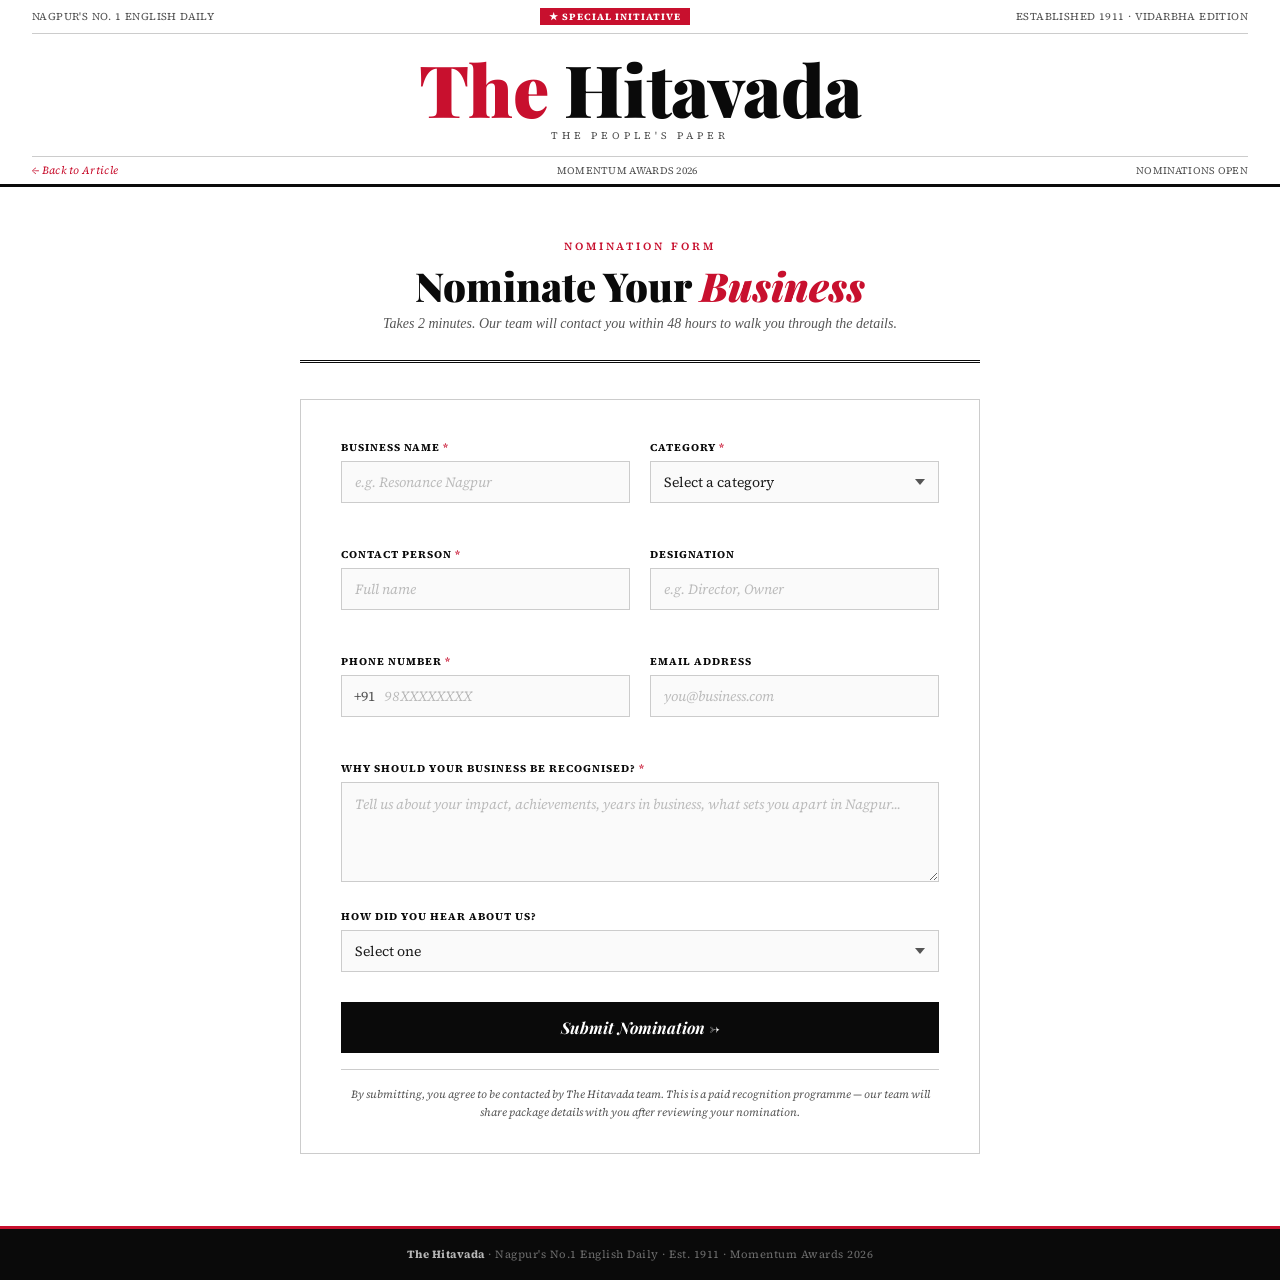
==== form.html @ bab83c56 "first commit" ====
<!DOCTYPE html>
<html lang="en">
<head>
  <meta charset="UTF-8" />
  <meta name="viewport" content="width=device-width, initial-scale=1.0" />
  <title>Nominate Your Business — Momentum Awards 2026</title>
  <link rel="preconnect" href="https://fonts.googleapis.com" />
  <link rel="preconnect" href="https://fonts.gstatic.com" crossorigin />
  <link href="https://fonts.googleapis.com/css2?family=Playfair+Display:ital,wght@0,400;0,700;0,900;1,400;1,700&family=IM+Fell+English:ital@0;1&family=Source+Serif+4:ital,wght@0,300;0,400;0,600;1,300;1,400&display=swap" rel="stylesheet" />
  <link rel="stylesheet" href="styles.css" />
  <style>
    /* ─── FORM LAYOUT ─── */
    .form-outer {
      max-width: 760px;
      margin: 0 auto;
      padding: 52px 40px 72px;
    }

    .form-headline {
      text-align: center;
      margin-bottom: 36px;
      padding-bottom: 28px;
      border-bottom: 3px double var(--black);
    }
    .form-headline h1 {
      font-family: 'Playfair Display', serif;
      font-size: clamp(26px, 4vw, 40px);
      font-weight: 900;
      color: var(--black);
      line-height: 1.1;
    }
    .form-headline h1 em { font-style: italic; color: var(--red); }
    .form-headline p {
      font-size: 14px;
      color: var(--muted);
      font-style: italic;
      font-family: 'IM Fell English', serif;
      margin-top: 8px;
    }

    .form-card {
      background: #fff;
      border: 1px solid var(--border);
      padding: 40px 40px 32px;
    }

    .f-group { margin-bottom: 22px; }
    .f-row { display: grid; grid-template-columns: 1fr 1fr; gap: 20px; margin-bottom: 22px; }

    label {
      display: block;
      font-size: 10.5px;
      font-weight: 700;
      letter-spacing: 1px;
      text-transform: uppercase;
      color: var(--black);
      margin-bottom: 6px;
      font-family: 'Source Serif 4', serif;
    }
    label .req { color: var(--red); }

    input[type="text"],
    input[type="email"],
    input[type="tel"],
    select,
    textarea {
      width: 100%;
      background: #fafafa;
      border: 1.5px solid var(--border);
      padding: 10px 13px;
      font-family: 'Source Serif 4', serif;
      font-size: 14px;
      color: var(--ink);
      outline: none;
      transition: border-color 0.2s;
      appearance: none;
      -webkit-appearance: none;
      border-radius: 0;
    }
    input::placeholder, textarea::placeholder { color: #bbb; font-style: italic; }
    input:focus, select:focus, textarea:focus {
      border-color: var(--black);
      background: #fff;
    }
    select {
      background-image: url("data:image/svg+xml,%3Csvg xmlns='http://www.w3.org/2000/svg' width='10' height='6' viewBox='0 0 10 6'%3E%3Cpath d='M0 0l5 6 5-6z' fill='%23555'/%3E%3C/svg%3E");
      background-repeat: no-repeat;
      background-position: right 13px center;
      padding-right: 32px;
      cursor: pointer;
    }
    textarea { resize: vertical; min-height: 100px; line-height: 1.6; }

    .phone-wrap { position: relative; }
    .phone-prefix {
      position: absolute; left: 13px; top: 50%; transform: translateY(-50%);
      font-size: 14px; color: var(--muted);
      pointer-events: none;
    }
    .phone-wrap input { padding-left: 42px; }

    .submit-btn {
      width: 100%;
      background: var(--black);
      color: #fff;
      border: none;
      padding: 15px;
      font-family: 'Playfair Display', serif;
      font-size: 16px;
      font-weight: 700;
      font-style: italic;
      cursor: pointer;
      transition: background 0.2s;
      margin-top: 8px;
    }
    .submit-btn:hover { background: var(--red); }

    .form-disclaimer {
      margin-top: 16px;
      padding-top: 16px;
      border-top: 1px solid var(--border);
      font-size: 11px;
      color: var(--muted);
      line-height: 1.6;
      font-style: italic;
      text-align: center;
    }

    /* ─── SUCCESS STATE ─── */
    .success-state {
      display: none;
      text-align: center;
      padding: 56px 24px;
    }
    .success-state .ornament {
      font-size: 36px;
      color: var(--red);
      margin-bottom: 20px;
      display: block;
    }
    .success-state h3 {
      font-family: 'Playfair Display', serif;
      font-size: 28px;
      font-weight: 900;
      color: var(--black);
      margin-bottom: 8px;
    }
    .success-state p {
      font-size: 14px;
      color: var(--muted);
      font-style: italic;
      line-height: 1.7;
      margin-bottom: 24px;
    }
    .back-to-landing {
      display: inline-block;
      border: 1.5px solid var(--black);
      color: var(--black);
      padding: 10px 28px;
      font-family: 'Playfair Display', serif;
      font-size: 14px;
      font-weight: 700;
      text-decoration: none;
      transition: background 0.2s, color 0.2s;
    }
    .back-to-landing:hover { background: var(--black); color: #fff; }

    /* ─── RESPONSIVE ─── */
    @media (max-width: 720px) {
      .form-outer { padding: 36px 20px 56px; }
      .form-card { padding: 24px 20px; }
      .f-row { grid-template-columns: 1fr; }
    }
  </style>
</head>
<body>

  <!-- MASTHEAD -->
  <header class="masthead">
    <div class="masthead-top">
      <span>NAGPUR'S NO. 1 ENGLISH DAILY</span>
      <span class="special-initiative">★ Special Initiative</span>
      <span>ESTABLISHED 1911 · VIDARBHA EDITION</span>
    </div>
    <div class="masthead-center">
      <div class="masthead-name"><span>The</span> Hitavada</div>
      <div class="masthead-tagline">The People's Paper</div>
    </div>
    <div class="masthead-bottom">
      <a href="index.html" class="back-link">← Back to Article</a>
      <span>MOMENTUM AWARDS 2026</span>
      <span>NOMINATIONS OPEN</span>
    </div>
  </header>

  <!-- FORM -->
  <div class="form-outer">
    <div class="form-headline">
      <div class="kicker">Nomination Form</div>
      <h1>Nominate Your <em>Business</em></h1>
      <p>Takes 2 minutes. Our team will contact you within 48 hours to walk you through the details.</p>
    </div>

    <div class="form-card">
      <div id="the-form">
        <div class="f-row">
          <div class="f-group">
            <label>Business Name <span class="req">*</span></label>
            <input type="text" id="businessName" placeholder="e.g. Resonance Nagpur" />
          </div>
          <div class="f-group">
            <label>Category <span class="req">*</span></label>
            <select id="category">
              <option value="" disabled selected>Select a category</option>
              <option>Institutes & Colleges</option>
              <option>Coaching</option>
              <option>Schools</option>
              <option>Cafes & Restaurants</option>
              <option>Automobile</option>
              <option>Healthcare</option>
              <option>Real Estate</option>
              <option>Retail</option>
            </select>
          </div>
        </div>

        <div class="f-row">
          <div class="f-group">
            <label>Contact Person <span class="req">*</span></label>
            <input type="text" id="contactPerson" placeholder="Full name" />
          </div>
          <div class="f-group">
            <label>Designation</label>
            <input type="text" id="designation" placeholder="e.g. Director, Owner" />
          </div>
        </div>

        <div class="f-row">
          <div class="f-group">
            <label>Phone Number <span class="req">*</span></label>
            <div class="phone-wrap">
              <span class="phone-prefix">+91</span>
              <input type="tel" id="phone" placeholder="98XXXXXXXX" maxlength="10" />
            </div>
          </div>
          <div class="f-group">
            <label>Email Address</label>
            <input type="email" id="email" placeholder="you@business.com" />
          </div>
        </div>

        <div class="f-group">
          <label>Why should your business be recognised? <span class="req">*</span></label>
          <textarea id="reason" placeholder="Tell us about your impact, achievements, years in business, what sets you apart in Nagpur..."></textarea>
        </div>

        <div class="f-group">
          <label>How did you hear about us?</label>
          <select id="referral">
            <option value="" disabled selected>Select one</option>
            <option>The Hitavada Newspaper</option>
            <option>thehitavada.com</option>
            <option>Social Media</option>
            <option>Word of Mouth</option>
            <option>WhatsApp</option>
            <option>Other</option>
          </select>
        </div>

        <button class="submit-btn" onclick="submitForm()">Submit Nomination →</button>

        <p class="form-disclaimer">
          By submitting, you agree to be contacted by The Hitavada team. This is a paid recognition programme — our team will share package details with you after reviewing your nomination.
        </p>
      </div>

      <!-- Success State -->
      <div class="success-state" id="success-state">
        <span class="ornament">✦</span>
        <h3>Nomination Received</h3>
        <p>Thank you for nominating <strong id="success-name"></strong>.<br>Our team will be in touch within 48 hours.</p>
        <a href="index.html" class="back-to-landing">← Back to Article</a>
      </div>
    </div>
  </div>

  <footer class="site-footer">
    <strong>The Hitavada</strong> · Nagpur's No.1 English Daily · Est. 1911 · Momentum Awards 2026
  </footer>

  <script>
    function submitForm() {
      const fields = {
        businessName:  document.getElementById('businessName').value.trim(),
        category:      document.getElementById('category').value,
        contactPerson: document.getElementById('contactPerson').value.trim(),
        phone:         document.getElementById('phone').value.trim(),
        reason:        document.getElementById('reason').value.trim(),
      };
      const labels = {
        businessName:  'Business Name',
        category:      'Category',
        contactPerson: 'Contact Person',
        phone:         'Phone Number',
        reason:        'Why recognised',
      };
      const missing = Object.entries(fields).filter(([, v]) => !v);
      if (missing.length) {
        alert('Please fill in: ' + missing.map(([k]) => labels[k]).join(', '));
        return;
      }
      document.getElementById('the-form').style.display = 'none';
      document.getElementById('success-state').style.display = 'block';
      document.getElementById('success-name').textContent = fields.businessName;
    }
  </script>

</body>
</html>
---- styles.css ----
/* ═══════════════════════════════════════════
   Momentum Awards 2026 — The Hitavada
   Global Stylesheet
═══════════════════════════════════════════ */

*,
*::before,
*::after {
  box-sizing: border-box;
  margin: 0;
  padding: 0;
}

:root {
  --red: #c8102e;
  --red-dark: #a00d24;
  --black: #0a0a0a;
  --ink: #1c1c1c;
  --muted: #555;
  --border: #ccc;
}

html {
  scroll-behavior: smooth;
}

body {
  background: #fff;
  color: var(--ink);
  font-family: "Source Serif 4", Georgia, serif;
  overflow-x: hidden;
}

/* ─── MASTHEAD ─── */
.masthead {
  background: #fff;
  border-bottom: 3px solid var(--black);
  padding: 0 32px;
}
.masthead-top {
  display: flex;
  align-items: center;
  justify-content: space-between;
  padding: 8px 0;
  border-bottom: 1px solid var(--border);
  font-size: 10.5px;
  color: var(--muted);
  letter-spacing: 0.4px;
}
.masthead-top .special-initiative {
  background: var(--red);
  color: #fff;
  padding: 2px 9px;
  font-size: 9.5px;
  font-weight: 700;
  letter-spacing: 1px;
  text-transform: uppercase;
}
.masthead-center {
  text-align: center;
  padding: 18px 0 14px;
  border-bottom: 1px solid var(--border);
}
.masthead-name {
  font-family: "Playfair Display", serif;
  font-size: clamp(38px, 6vw, 72px);
  font-weight: 900;
  color: var(--black);
  line-height: 1;
  letter-spacing: -0.5px;
}
.masthead-name span {
  color: var(--red);
}
.masthead-tagline {
  font-size: 10px;
  letter-spacing: 4px;
  text-transform: uppercase;
  color: var(--muted);
  margin-top: 5px;
}
.masthead-bottom {
  display: flex;
  align-items: center;
  justify-content: space-between;
  padding: 6px 0;
  font-size: 10px;
  color: var(--muted);
  letter-spacing: 0.3px;
}
.masthead-bottom .edition {
  font-style: italic;
}
.masthead-bottom .back-link {
  font-style: italic;
  color: var(--red);
  text-decoration: none;
  font-size: 11px;
}
.masthead-bottom .back-link:hover {
  text-decoration: underline;
}

/* ─── SHARED UTILITIES ─── */
.kicker {
  font-size: 11px;
  letter-spacing: 3px;
  text-transform: uppercase;
  color: var(--red);
  font-weight: 600;
  margin-bottom: 10px;
}

.section-divider {
  display: flex;
  align-items: center;
}
.section-divider .label {
  background: var(--black);
  color: #fff;
  padding: 5px 16px;
  font-size: 10px;
  font-weight: 700;
  letter-spacing: 2.5px;
  text-transform: uppercase;
  white-space: nowrap;
}
.section-divider .line {
  flex: 1;
  height: 2px;
  background: var(--black);
}

/* ─── FOOTER ─── */
.site-footer {
  background: var(--black);
  color: rgba(255, 255, 255, 0.4);
  text-align: center;
  padding: 18px 40px;
  font-size: 11px;
  letter-spacing: 0.5px;
  border-top: 3px solid var(--red);
}
.site-footer strong {
  color: rgba(255, 255, 255, 0.7);
}

/* ─── RESPONSIVE ─── */
@media (max-width: 720px) {
  .masthead {
    padding: 0 20px;
  }
}
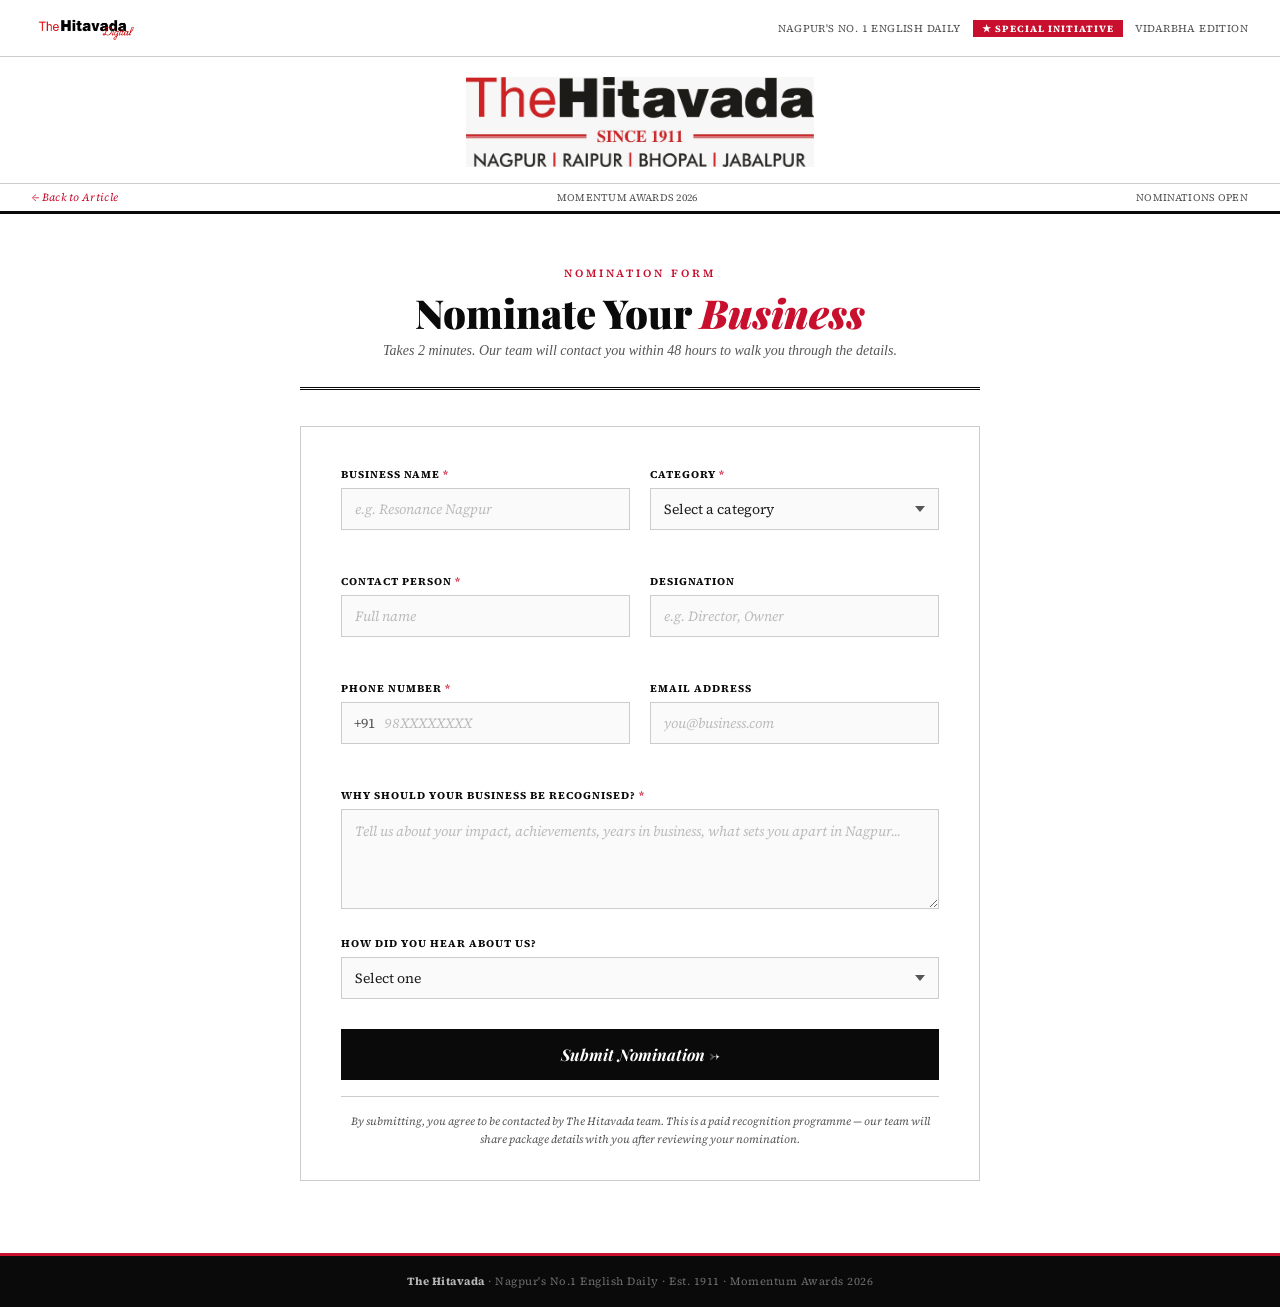
==== commit 19903ff7: "logo and heaading" ====
--- a/form.html
+++ b/form.html
@@ -178,13 +178,17 @@
   <!-- MASTHEAD -->
   <header class="masthead">
     <div class="masthead-top">
-      <span>NAGPUR'S NO. 1 ENGLISH DAILY</span>
-      <span class="special-initiative">★ Special Initiative</span>
-      <span>ESTABLISHED 1911 · VIDARBHA EDITION</span>
-    </div>
-    <div class="masthead-center">
-      <div class="masthead-name"><span>The</span> Hitavada</div>
-      <div class="masthead-tagline">The People's Paper</div>
+      <div class="masthead-top-logo">
+        <img src="images/The Hitavada Digital Logo (1).png" alt="The Hitavada Digital" />
+      </div>
+      <div class="masthead-top-right">
+        <span>NAGPUR'S NO. 1 ENGLISH DAILY</span>
+        <span class="special-initiative">★ Special Initiative</span>
+        <span>VIDARBHA EDITION</span>
+      </div>
+    </div>
+    <div class="masthead-heading">
+      <img src="images/TH 1.JPEG" alt="The Hitavada — Since 1911" />
     </div>
     <div class="masthead-bottom">
       <a href="index.html" class="back-link">← Back to Article</a>
--- a/styles.css
+++ b/styles.css
@@ -35,19 +35,31 @@
 .masthead {
   background: #fff;
   border-bottom: 3px solid var(--black);
-  padding: 0 32px;
 }
+
+/* Top strip: logo left, meta right */
 .masthead-top {
   display: flex;
   align-items: center;
   justify-content: space-between;
-  padding: 8px 0;
+  padding: 10px 32px;
   border-bottom: 1px solid var(--border);
+}
+.masthead-top-logo img {
+  height: 36px;
+  width: auto;
+  display: block;
+  object-fit: contain;
+}
+.masthead-top-right {
+  display: flex;
+  align-items: center;
+  gap: 12px;
   font-size: 10.5px;
   color: var(--muted);
   letter-spacing: 0.4px;
 }
-.masthead-top .special-initiative {
+.masthead-top-right .special-initiative {
   background: var(--red);
   color: #fff;
   padding: 2px 9px;
@@ -56,34 +68,28 @@
   letter-spacing: 1px;
   text-transform: uppercase;
 }
-.masthead-center {
-  text-align: center;
-  padding: 18px 0 14px;
+
+/* Center: TH_1 main heading logo */
+.masthead-heading {
+  display: flex;
+  align-items: center;
+  justify-content: center;
+  padding: 20px 32px 16px;
   border-bottom: 1px solid var(--border);
 }
-.masthead-name {
-  font-family: "Playfair Display", serif;
-  font-size: clamp(38px, 6vw, 72px);
-  font-weight: 900;
-  color: var(--black);
-  line-height: 1;
-  letter-spacing: -0.5px;
+.masthead-heading img {
+  height: 90px;
+  width: auto;
+  display: block;
+  object-fit: contain;
 }
-.masthead-name span {
-  color: var(--red);
-}
-.masthead-tagline {
-  font-size: 10px;
-  letter-spacing: 4px;
-  text-transform: uppercase;
-  color: var(--muted);
-  margin-top: 5px;
-}
+
+/* Bottom strip */
 .masthead-bottom {
   display: flex;
   align-items: center;
   justify-content: space-between;
-  padding: 6px 0;
+  padding: 6px 32px;
   font-size: 10px;
   color: var(--muted);
   letter-spacing: 0.3px;
@@ -147,7 +153,16 @@
 
 /* ─── RESPONSIVE ─── */
 @media (max-width: 720px) {
-  .masthead {
-    padding: 0 20px;
+  .masthead-top,
+  .masthead-heading,
+  .masthead-bottom {
+    padding-left: 20px;
+    padding-right: 20px;
+  }
+  .masthead-heading img {
+    height: 60px;
+  }
+  .masthead-top-logo img {
+    height: 28px;
   }
 }
